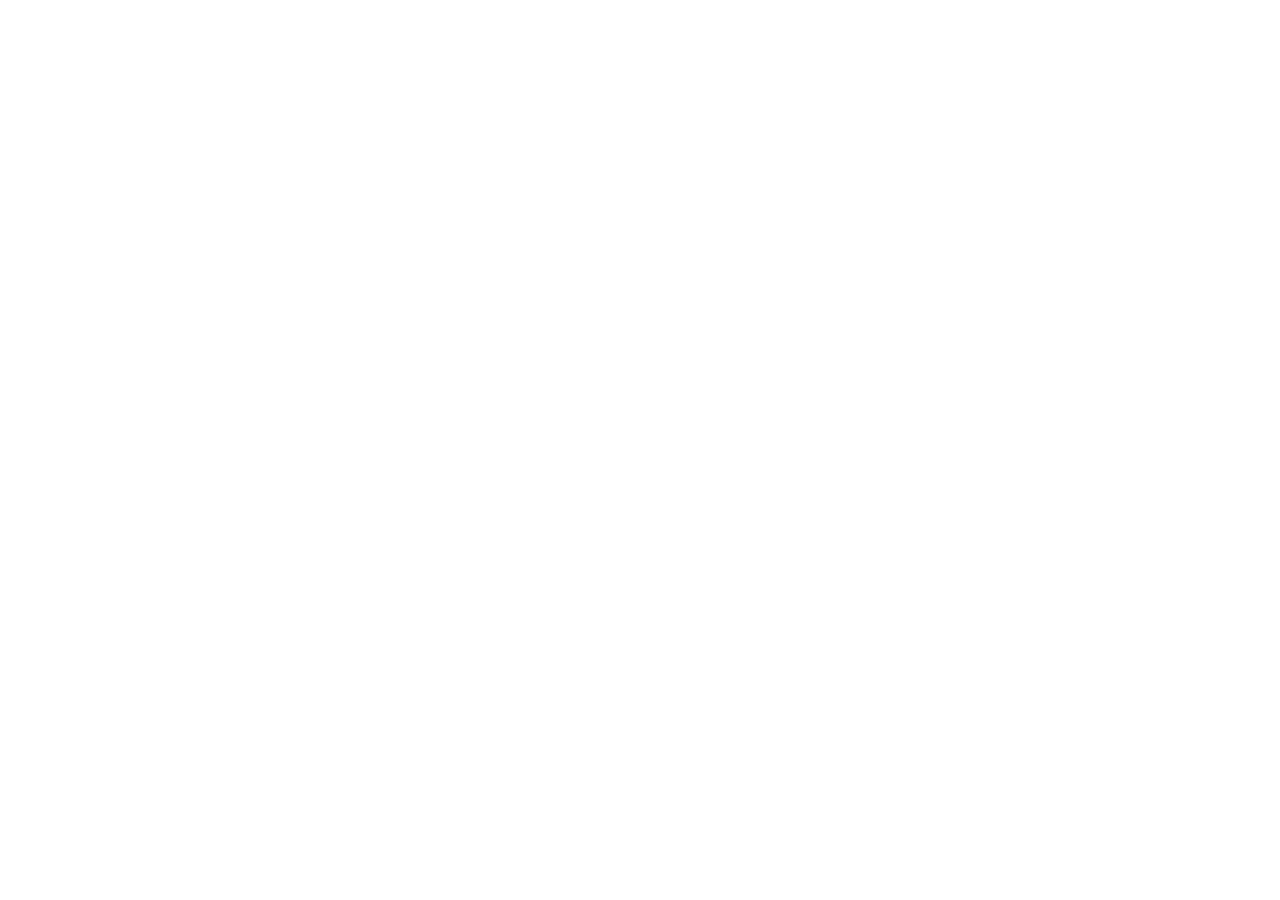
==== index.html @ 049158df "Update landing copy, reorder nav, and add About and Roadmap pages. Rewrite the hero and how-it-works" ====
<!DOCTYPE html>
<html><head>
<title>Coast Charging Co</title>
<link rel="icon" type="image/png" href="/assets/red-umbrella.png">
<meta charset="utf-8">
<meta name="viewport" content="width=device-width, initial-scale=1">
<script src="/assets/dc-runtime.js"></script>
<script>
  window.va = window.va || function () { (window.vaq = window.vaq || []).push(arguments); };
</script>
<script defer src="/_vercel/insights/script.js"></script>
</head>
<body>
<x-dc>
<helmet>
<title>Coast Charging Co</title>
<link rel="icon" type="image/png" href="/assets/red-umbrella.png">
<link rel="preconnect" href="https://fonts.googleapis.com">
<link rel="preconnect" href="https://fonts.gstatic.com">
<style>/* vietnamese */
@font-face {
  font-family: 'Bricolage Grotesque';
  font-style: normal;
  font-weight: 400;
  font-stretch: 100%;
  font-display: swap;
  src: url("[data-uri]") format('woff2');
  unicode-range: U+0102-0103, U+0110-0111, U+0128-0129, U+0168-0169, U+01A0-01A1, U+01AF-01B0, U+0300-0301, U+0303-0304, U+0308-0309, U+0323, U+0329, U+1EA0-1EF9, U+20AB;
}
/* latin-ext */
@font-face {
  font-family: 'Bricolage Grotesque';
  font-style: normal;
  font-weight: 400;
  font-stretch: 100%;
  font-display: swap;
  src: url("[data-uri]") format('woff2');
  unicode-range: U+0100-02BA, U+02BD-02C5, U+02C7-02CC, U+02CE-02D7, U+02DD-02FF, U+0304, U+0308, U+0329, U+1D00-1DBF, U+1E00-1E9F, U+1EF2-1EFF, U+2020, U+20A0-20AB, U+20AD-20C0, U+2113, U+2C60-2C7F, U+A720-A7FF;
}
/* latin */
@font-face {
  font-family: 'Bricolage Grotesque';
  font-style: normal;
  font-weight: 400;
  font-stretch: 100%;
  font-display: swap;
  src: url("[data-uri]") format('woff2');
  unicode-range: U+0000-00FF, U+0131, U+0152-0153, U+02BB-02BC, U+02C6, U+02DA, U+02DC, U+0304, U+0308, U+0329, U+2000-206F, U+20AC, U+2122, U+2191, U+2193, U+2212, U+2215, U+FEFF, U+FFFD;
}
/* vietnamese */
@font-face {
  font-family: 'Bricolage Grotesque';
  font-style: normal;
  font-weight: 500;
  font-stretch: 100%;
  font-display: swap;
  src: url("[data-uri]") format('woff2');
  unicode-range: U+0102-0103, U+0110-0111, U+0128-0129, U+0168-0169, U+01A0-01A1, U+01AF-01B0, U+0300-0301, U+0303-0304, U+0308-0309, U+0323, U+0329, U+1EA0-1EF9, U+20AB;
}
/* latin-ext */
@font-face {
  font-family: 'Bricolage Grotesque';
  font-style: normal;
  font-weight: 500;
  font-stretch: 100%;
  font-display: swap;
  src: url("[data-uri]") format('woff2');
  unicode-range: U+0100-02BA, U+02BD-02C5, U+02C7-02CC, U+02CE-02D7, U+02DD-02FF, U+0304, U+0308, U+0329, U+1D00-1DBF, U+1E00-1E9F, U+1EF2-1EFF, U+2020, U+20A0-20AB, U+20AD-20C0, U+2113, U+2C60-2C7F, U+A720-A7FF;
}
/* latin */
@font-face {
  font-family: 'Bricolage Grotesque';
  font-style: normal;
  font-weight: 500;
  font-stretch: 100%;
  font-display: swap;
  src: url("[data-uri]") format('woff2');
  unicode-range: U+0000-00FF, U+0131, U+0152-0153, U+02BB-02BC, U+02C6, U+02DA, U+02DC, U+0304, U+0308, U+0329, U+2000-206F, U+20AC, U+2122, U+2191, U+2193, U+2212, U+2215, U+FEFF, U+FFFD;
}
/* vietnamese */
@font-face {
  font-family: 'Bricolage Grotesque';
  font-style: normal;
  font-weight: 600;
  font-stretch: 100%;
  font-display: swap;
  src: url("[data-uri]") format('woff2');
  unicode-range: U+0102-0103, U+0110-0111, U+0128-0129, U+0168-0169, U+01A0-01A1, U+01AF-01B0, U+0300-0301, U+0303-0304, U+0308-0309, U+0323, U+0329, U+1EA0-1EF9, U+20AB;
}
/* latin-ext */
@font-face {
  font-family: 'Bricolage Grotesque';
  font-style: normal;
  font-weight: 600;
  font-stretch: 100%;
  font-display: swap;
  src: url("[data-uri]") format('woff2');
  unicode-range: U+0100-02BA, U+02BD-02C5, U+02C7-02CC, U+02CE-02D7, U+02DD-02FF, U+0304, U+0308, U+0329, U+1D00-1DBF, U+1E00-1E9F, U+1EF2-1EFF, U+2020, U+20A0-20AB, U+20AD-20C0, U+2113, U+2C60-2C7F, U+A720-A7FF;
}
/* latin */
@font-face {
  font-family: 'Bricolage Grotesque';
  font-style: normal;
  font-weight: 600;
  font-stretch: 100%;
  font-display: swap;
  src: url("[data-uri]") format('woff2');
  unicode-range: U+0000-00FF, U+0131, U+0152-0153, U+02BB-02BC, U+02C6, U+02DA, U+02DC, U+0304, U+0308, U+0329, U+2000-206F, U+20AC, U+2122, U+2191, U+2193, U+2212, U+2215, U+FEFF, U+FFFD;
}
/* vietnamese */
@font-face {
  font-family: 'Bricolage Grotesque';
  font-style: normal;
  font-weight: 700;
  font-stretch: 100%;
  font-display: swap;
  src: url("[data-uri]") format('woff2');
  unicode-range: U+0102-0103, U+0110-0111, U+0128-0129, U+0168-0169, U+01A0-01A1, U+01AF-01B0, U+0300-0301, U+0303-0304, U+0308-0309, U+0323, U+0329, U+1EA0-1EF9, U+20AB;
}
/* latin-ext */
@font-face {
  font-family: 'Bricolage Grotesque';
  font-style: normal;
  font-weight: 700;
  font-stretch: 100%;
  font-display: swap;
  src: url("[data-uri]") format('woff2');
  unicode-range: U+0100-02BA, U+02BD-02C5, U+02C7-02CC, U+02CE-02D7, U+02DD-02FF, U+0304, U+0308, U+0329, U+1D00-1DBF, U+1E00-1E9F, U+1EF2-1EFF, U+2020, U+20A0-20AB, U+20AD-20C0, U+2113, U+2C60-2C7F, U+A720-A7FF;
}
/* latin */
@font-face {
  font-family: 'Bricolage Grotesque';
  font-style: normal;
  font-weight: 700;
  font-stretch: 100%;
  font-display: swap;
  src: url("[data-uri]") format('woff2');
  unicode-range: U+0000-00FF, U+0131, U+0152-0153, U+02BB-02BC, U+02C6, U+02DA, U+02DC, U+0304, U+0308, U+0329, U+2000-206F, U+20AC, U+2122, U+2191, U+2193, U+2212, U+2215, U+FEFF, U+FFFD;
}
/* vietnamese */
@font-face {
  font-family: 'Bricolage Grotesque';
  font-style: normal;
  font-weight: 800;
  font-stretch: 100%;
  font-display: swap;
  src: url("[data-uri]") format('woff2');
  unicode-range: U+0102-0103, U+0110-0111, U+0128-0129, U+0168-0169, U+01A0-01A1, U+01AF-01B0, U+0300-0301, U+0303-0304, U+0308-0309, U+0323, U+0329, U+1EA0-1EF9, U+20AB;
}
/* latin-ext */
@font-face {
  font-family: 'Bricolage Grotesque';
  font-style: normal;
  font-weight: 800;
  font-stretch: 100%;
  font-display: swap;
  src: url("[data-uri]") format('woff2');
  unicode-range: U+0100-02BA, U+02BD-02C5, U+02C7-02CC, U+02CE-02D7, U+02DD-02FF, U+0304, U+0308, U+0329, U+1D00-1DBF, U+1E00-1E9F, U+1EF2-1EFF, U+2020, U+20A0-20AB, U+20AD-20C0, U+2113, U+2C60-2C7F, U+A720-A7FF;
}
/* latin */
@font-face {
  font-family: 'Bricolage Grotesque';
  font-style: normal;
  font-weight: 800;
  font-stretch: 100%;
  font-display: swap;
  src: url("[data-uri]") format('woff2');
  unicode-range: U+0000-00FF, U+0131, U+0152-0153, U+02BB-02BC, U+02C6, U+02DA, U+02DC, U+0304, U+0308, U+0329, U+2000-206F, U+20AC, U+2122, U+2191, U+2193, U+2212, U+2215, U+FEFF, U+FFFD;
}
/* latin-ext */
@font-face {
  font-family: 'Figtree';
  font-style: normal;
  font-weight: 400;
  font-display: swap;
  src: url("[data-uri]") format('woff2');
  unicode-range: U+0100-02BA, U+02BD-02C5, U+02C7-02CC, U+02CE-02D7, U+02DD-02FF, U+0304, U+0308, U+0329, U+1D00-1DBF, U+1E00-1E9F, U+1EF2-1EFF, U+2020, U+20A0-20AB, U+20AD-20C0, U+2113, U+2C60-2C7F, U+A720-A7FF;
}
/* latin */
@font-face {
  font-family: 'Figtree';
  font-style: normal;
  font-weight: 400;
  font-display: swap;
  src: url("2a67df99-848b-41a2-88a7-1cbea81c4d23") format('woff2');
  unicode-range: U+0000-00FF, U+0131, U+0152-0153, U+02BB-02BC, U+02C6, U+02DA, U+02DC, U+0304, U+0308, U+0329, U+2000-206F, U+20AC, U+2122, U+2191, U+2193, U+2212, U+2215, U+FEFF, U+FFFD;
}
/* latin-ext */
@font-face {
  font-family: 'Figtree';
  font-style: normal;
  font-weight: 500;
  font-display: swap;
  src: url("[data-uri]") format('woff2');
  unicode-range: U+0100-02BA, U+02BD-02C5, U+02C7-02CC, U+02CE-02D7, U+02DD-02FF, U+0304, U+0308, U+0329, U+1D00-1DBF, U+1E00-1E9F, U+1EF2-1EFF, U+2020, U+20A0-20AB, U+20AD-20C0, U+2113, U+2C60-2C7F, U+A720-A7FF;
}
/* latin */
@font-face {
  font-family: 'Figtree';
  font-style: normal;
  font-weight: 500;
  font-display: swap;
  src: url("2a67df99-848b-41a2-88a7-1cbea81c4d23") format('woff2');
  unicode-range: U+0000-00FF, U+0131, U+0152-0153, U+02BB-02BC, U+02C6, U+02DA, U+02DC, U+0304, U+0308, U+0329, U+2000-206F, U+20AC, U+2122, U+2191, U+2193, U+2212, U+2215, U+FEFF, U+FFFD;
}
/* latin-ext */
@font-face {
  font-family: 'Figtree';
  font-style: normal;
  font-weight: 600;
  font-display: swap;
  src: url("[data-uri]") format('woff2');
  unicode-range: U+0100-02BA, U+02BD-02C5, U+02C7-02CC, U+02CE-02D7, U+02DD-02FF, U+0304, U+0308, U+0329, U+1D00-1DBF, U+1E00-1E9F, U+1EF2-1EFF, U+2020, U+20A0-20AB, U+20AD-20C0, U+2113, U+2C60-2C7F, U+A720-A7FF;
}
/* latin */
@font-face {
  font-family: 'Figtree';
  font-style: normal;
  font-weight: 600;
  font-display: swap;
  src: url("2a67df99-848b-41a2-88a7-1cbea81c4d23") format('woff2');
  unicode-range: U+0000-00FF, U+0131, U+0152-0153, U+02BB-02BC, U+02C6, U+02DA, U+02DC, U+0304, U+0308, U+0329, U+2000-206F, U+20AC, U+2122, U+2191, U+2193, U+2212, U+2215, U+FEFF, U+FFFD;
}
/* latin-ext */
@font-face {
  font-family: 'Figtree';
  font-style: normal;
  font-weight: 700;
  font-display: swap;
  src: url("[data-uri]") format('woff2');
  unicode-range: U+0100-02BA, U+02BD-02C5, U+02C7-02CC, U+02CE-02D7, U+02DD-02FF, U+0304, U+0308, U+0329, U+1D00-1DBF, U+1E00-1E9F, U+1EF2-1EFF, U+2020, U+20A0-20AB, U+20AD-20C0, U+2113, U+2C60-2C7F, U+A720-A7FF;
}
/* latin */
@font-face {
  font-family: 'Figtree';
  font-style: normal;
  font-weight: 700;
  font-display: swap;
  src: url("2a67df99-848b-41a2-88a7-1cbea81c4d23") format('woff2');
  unicode-range: U+0000-00FF, U+0131, U+0152-0153, U+02BB-02BC, U+02C6, U+02DA, U+02DC, U+0304, U+0308, U+0329, U+2000-206F, U+20AC, U+2122, U+2191, U+2193, U+2212, U+2215, U+FEFF, U+FFFD;
}
</style>
<style>
  * { box-sizing: border-box; }
  html { scroll-behavior: smooth; }
  body { margin: 0; }
  ::selection { background: #F0B429; color: #1B2A22; }
  @keyframes coastBob { 0%,100% { transform: translateY(0); } 50% { transform: translateY(-10px); } }
  @keyframes coastDrift { 0% { transform: translateX(0); } 100% { transform: translateX(24px); } }
  .site-nav { flex-wrap: wrap; }
  .site-nav-logo { min-width: 0; flex-shrink: 1; }
  .site-nav-logo-text { white-space: nowrap; }
  @media (max-width: 640px) {
    .site-nav {
      row-gap: 10px;
      padding-top: 12px !important;
      padding-bottom: 12px !important;
    }
    .site-nav-logo svg { width: 28px; height: 28px; }
    .site-nav-logo-text { font-size: 16px !important; }
    .site-nav-actions {
      flex: 1 1 100%;
      justify-content: flex-end;
      gap: 10px !important;
    }
    .site-nav-link,
    .site-nav-host { font-size: 13px !important; }
    .site-nav-cta {
      font-size: 13px !important;
      padding: 8px 14px !important;
      white-space: nowrap;
    }
  }
</style>
<style>
  .ml-form-embedContainer { width: 100% !important; margin: 0 !important; }
  .ml-form-embedContainer .ml-form-embedWrapper { width: 100% !important; max-width: 100% !important; background: transparent !important; }
  .ml-form-embedContainer .ml-form-embedBody,
  .ml-form-embedContainer .ml-form-successBody { padding: 0 !important; }
  .ml-form-embedContainer .ml-form-embedContent h4,
  .ml-form-embedContainer .ml-form-embedContent p { display: none !important; }
  .ml-form-embedContainer .ml-form-fieldRow input {
    font-family: inherit !important;
    font-size: 16px !important;
    padding: 15px 18px !important;
    border-radius: 14px !important;
    border: 1.5px solid #C9B78E !important;
    background: #FFFDF6 !important;
    color: #1B2A22 !important;
  }
  #host .ml-form-embedContainer .ml-form-fieldRow input {
    border-color: #7FB6C8 !important;
  }
  .ml-form-embedContainer .ml-form-embedSubmit button.primary {
    font-family: inherit !important;
    font-weight: 700 !important;
    font-size: 16px !important;
    padding: 15px 28px !important;
    border-radius: 14px !important;
    border: none !important;
    cursor: pointer !important;
  }
  #mlb2-43550367 .ml-form-embedSubmit button.primary {
    font-size: 14px !important;
    padding: 10px 20px !important;
    border-radius: 12px !important;
    color: #FFF8EE !important;
    background: #D9534A !important;
    box-shadow: 0 6px 16px rgba(217,83,74,0.28) !important;
  }
  #mlb2-43550367 .ml-form-embedSubmit {
    margin-top: 14px !important;
  }
  #mlb2-43550887 .ml-form-embedSubmit button.primary {
    color: #FFFDF6 !important;
    background: #0C6486 !important;
    box-shadow: 0 8px 20px rgba(12,100,134,0.3) !important;
  }
  .ml-form-formContent { margin: 0 !important; }
  .ml-form-embedSubmit { margin: 0 !important; }
</style>
</helmet>

<div style="font-family: 'Figtree', system-ui, sans-serif; color: #1B2A22; position: relative; background: radial-gradient(900px 460px at 78% 60px, rgba(252,229,138,0.5) 0%, rgba(252,229,138,0) 60%), linear-gradient(180deg, #8FCFE8 0%, #AEDDEE 16%, #D8DBC0 40%, #EBDDBB 52%, #E4D0A4 100%); overflow-x: hidden;">

  <!-- ===================== MARGIN UMBRELLAS (decor) ===================== -->
  <div aria-hidden="true" style="position: absolute; inset: 0; z-index: 1; pointer-events: none;">
    <img src="[data-uri]" alt="" style="position: absolute; top: 23%; left: 8px; transform: rotate(-6deg); width: 50px; height: auto;">
    <img src="[data-uri]" alt="" style="position: absolute; top: 29%; right: 10px; transform: rotate(6deg); width: 46px; height: auto;">
    <img src="[data-uri]" alt="" style="position: absolute; top: 41%; left: 12px; transform: rotate(-4deg); width: 52px; height: auto;">
    <img src="[data-uri]" alt="" style="position: absolute; top: 62%; right: 8px; transform: rotate(8deg); width: 46px; height: auto;">
    <img src="[data-uri]" alt="" style="position: absolute; top: 68%; left: 10px; transform: rotate(-8deg); width: 50px; height: auto;">
    <img src="[data-uri]" alt="" style="position: absolute; top: 84%; left: 8px; transform: rotate(-6deg); width: 52px; height: auto;">
    <img src="[data-uri]" alt="" style="position: absolute; top: 88%; right: 10px; transform: rotate(6deg); width: 46px; height: auto;">
  </div>

  <!-- ===================== FIXED BIRD LAYER (stays at top of screen) ===================== -->
  <div id="coast-birds" aria-hidden="true" style="position: fixed; top: 0; left: 0; right: 0; height: 96px; z-index: 100; pointer-events: none; overflow: hidden; opacity: 0; transition: opacity 0.55s ease;">
    <svg style="position: absolute; top: 12px; left: 20%; width: 58px; filter: drop-shadow(0 1px 2px rgba(255,255,255,0.55)); animation: coastDrift 8s ease-in-out infinite alternate;" viewBox="0 0 80 34" fill="none" stroke="#0C6486" stroke-width="2.4" stroke-linecap="round"><path d="M4 16 Q11 8 18 16 Q25 8 32 16"></path><path d="M40 24 Q46 17 52 24 Q58 17 64 24"></path></svg>
    <svg style="position: absolute; top: 40px; left: 32%; width: 44px; filter: drop-shadow(0 1px 2px rgba(255,255,255,0.55)); animation: coastDrift 11s ease-in-out infinite alternate; animation-delay: -3s;" viewBox="0 0 80 34" fill="none" stroke="#0C6486" stroke-width="2.6" stroke-linecap="round"><path d="M4 16 Q11 8 18 16 Q25 8 32 16"></path><path d="M40 24 Q46 17 52 24 Q58 17 64 24"></path></svg>
    <svg style="position: absolute; top: 16px; left: 44%; width: 52px; filter: drop-shadow(0 1px 2px rgba(255,255,255,0.55)); animation: coastDrift 9s ease-in-out infinite alternate; animation-delay: -1.5s;" viewBox="0 0 80 34" fill="none" stroke="#0C6486" stroke-width="2.4" stroke-linecap="round"><path d="M4 16 Q11 8 18 16 Q25 8 32 16"></path><path d="M40 24 Q46 17 52 24 Q58 17 64 24"></path></svg>
    <svg style="position: absolute; top: 42px; left: 55%; width: 40px; filter: drop-shadow(0 1px 2px rgba(255,255,255,0.55)); animation: coastDrift 7s ease-in-out infinite alternate; animation-delay: -4s;" viewBox="0 0 80 34" fill="none" stroke="#0C6486" stroke-width="2.8" stroke-linecap="round"><path d="M4 16 Q11 8 18 16 Q25 8 32 16"></path><path d="M40 24 Q46 17 52 24 Q58 17 64 24"></path></svg>
    <svg style="position: absolute; top: 14px; left: 63%; width: 50px; filter: drop-shadow(0 1px 2px rgba(255,255,255,0.55)); animation: coastDrift 10s ease-in-out infinite alternate; animation-delay: -2.5s;" viewBox="0 0 80 34" fill="none" stroke="#0C6486" stroke-width="2.4" stroke-linecap="round"><path d="M4 16 Q11 8 18 16 Q25 8 32 16"></path><path d="M40 24 Q46 17 52 24 Q58 17 64 24"></path></svg>
  </div>

  <!-- ===================== NAV ===================== -->
  <nav class="site-nav" data-screen-label="Nav" style="position: sticky; top: 0; z-index: 50; display: flex; align-items: center; justify-content: space-between; gap: 16px; padding: 16px clamp(20px, 5vw, 64px); background: rgba(174,221,238,0.82); backdrop-filter: blur(10px); border-bottom: 1px solid rgba(12,100,134,0.12);">
    <a class="site-nav-logo" href="/" style="display: flex; align-items: center; gap: 11px; text-decoration: none; color: #1B2A22;">
      <svg width="34" height="34" viewBox="0 0 40 40" fill="none" aria-hidden="true"><circle cx="20" cy="20" r="8.5" fill="#F0B429"></circle><g stroke="#E0913F" stroke-width="2.4" stroke-linecap="round"><line x1="20" y1="3" x2="20" y2="8"></line><line x1="20" y1="32" x2="20" y2="37"></line><line x1="3" y1="20" x2="8" y2="20"></line><line x1="32" y1="20" x2="37" y2="20"></line><line x1="8" y1="8" x2="11.5" y2="11.5"></line><line x1="28.5" y1="28.5" x2="32" y2="32"></line><line x1="8" y1="32" x2="11.5" y2="28.5"></line><line x1="28.5" y1="11.5" x2="32" y2="8"></line></g></svg>
      <span class="site-nav-logo-text" style="font-family: 'Bricolage Grotesque', sans-serif; font-weight: 700; font-size: 19px; letter-spacing: -0.01em;">Coast&nbsp;Charging&nbsp;Co</span>
    </a>
    <div class="site-nav-actions" style="display: flex; align-items: center; gap: clamp(14px, 2vw, 30px);">
      <a class="site-nav-link" href="/about" style="text-decoration: none; color: #3A4740; font-weight: 500; font-size: 15px;">About us</a>
      <a class="site-nav-link" href="/roadmap" style="text-decoration: none; color: #3A4740; font-weight: 500; font-size: 15px;">Roadmap</a>
      <a class="site-nav-cta" href="#signup" style="text-decoration: none; background: #D9534A; color: #FFF8EE; font-weight: 600; font-size: 15px; padding: 10px 20px; border-radius: 999px; box-shadow: 0 6px 16px rgba(217,83,74,0.3);">Get updates</a>
      <a class="site-nav-host" href="#host" style="text-decoration: none; color: #3A4740; font-weight: 500; font-size: 15px;">Host a Coast Charger</a>
    </div>
  </nav>

  <!-- ===================== HERO ===================== -->
  <header id="top" data-screen-label="Hero" style="position: relative; overflow: hidden; padding: clamp(48px, 8vw, 96px) clamp(20px, 5vw, 64px) clamp(64px, 9vw, 116px);">
    <!-- sun -->
    <div style="position: absolute; top: 46px; right: clamp(40px, 12vw, 200px); width: 120px; height: 120px; border-radius: 50%; background: radial-gradient(circle at 42% 40%, #FCE58A, #F0B429); box-shadow: 0 0 60px 10px rgba(240,180,41,0.4); animation: coastBob 7s ease-in-out infinite; pointer-events: none;"></div>
    <!-- birds -->
    <svg style="position: absolute; top: 60px; left: 16%; animation: coastDrift 6s ease-in-out infinite alternate; pointer-events: none;" width="80" height="34" viewBox="0 0 80 34" fill="none" stroke="#0C6486" stroke-width="2" stroke-linecap="round" aria-hidden="true"><path d="M4 16 Q11 8 18 16 Q25 8 32 16"></path><path d="M40 24 Q46 17 52 24 Q58 17 64 24"></path></svg>
    <!-- palm silhouette -->
    <svg style="position: absolute; bottom: -6px; left: -14px; width: clamp(150px, 20vw, 240px); color: #0C6486; opacity: 0.16; pointer-events: none;" viewBox="0 0 120 160" fill="currentColor" aria-hidden="true"><path d="M58 158 C 54 120, 60 90, 64 60 L72 60 C 74 92, 66 126, 66 158 Z"></path><path d="M64 58 C 40 38, 18 36, 4 46 C 22 40, 44 46, 63 60 Z"></path><path d="M64 58 C 58 26, 64 10, 74 2 C 68 22, 70 40, 68 60 Z"></path><path d="M66 58 C 92 34, 112 36, 118 50 C 98 40, 78 46, 66 60 Z"></path><path d="M63 60 C 40 58, 20 66, 10 80 C 30 64, 48 62, 62 62 Z"></path><path d="M67 60 C 90 58, 106 66, 114 82 C 96 66, 78 62, 66 62 Z"></path><circle cx="65" cy="58" r="5"></circle></svg>

    <div style="max-width: 1200px; margin: 0 auto; display: grid; grid-template-columns: repeat(auto-fit, minmax(320px, 1fr)); gap: clamp(32px, 5vw, 64px); align-items: center; position: relative; z-index: 2;">
      <div>
        <h1 style="font-family: 'Bricolage Grotesque', sans-serif; font-weight: 800; font-size: clamp(36px, 5.2vw, 64px); line-height: 1.02; letter-spacing: -0.03em; margin: 0 0 16px;">
          Charge your bike while you're out and about.
        </h1>
        <p style="font-size: clamp(18px, 1.8vw, 22px); line-height: 1.5; color: #3A4740; margin: 0 0 14px; max-width: 28em;">
          Don't be limited by charging at home. Feel free to explore more and worry less about range by charging at a Coast Charger.
        </p>
        <p style="font-size: clamp(16px, 1.5vw, 18px); line-height: 1.5; color: #47554A; margin: 0 0 28px; max-width: 28em;">
          We're building a network of e-bike charging stations across San Diego so you can enjoy riding more and stop worrying about range.
        </p>
        <div id="signup" style="max-width: 480px;">
          <p style="font-size: 14px; line-height: 1.45; color: #47554A; margin: 0 0 10px; max-width: 28em;">Get notified when a Coast Charger opens near you</p>
          <div id="user-interest-signup">
<div id="mlb2-43550367" class="ml-form-embedContainer ml-subscribe-form ml-subscribe-form-43550367">
      <div class="ml-form-align-center ">
        <div class="ml-form-embedWrapper embedForm">

          
          

          <div class="ml-form-embedBody ml-form-embedBodyDefault row-form">

            <div class="ml-form-embedContent" style=" ">
              
                <h4>Newsletter</h4>
                
                  <p>Signup for news and special offers!</p>
                
              
            </div>

            <form class="ml-block-form" action="https://assets.mailerlite.com/jsonp/2499203/forms/192498125420627649/subscribe" data-code="" method="post" target="_blank">
              <div class="ml-form-formContent">
                

                  
                  <div class="ml-form-fieldRow ml-last-item">
                    <div class="ml-field-group ml-field-email ml-validate-email ml-validate-required">

                      


                      <!-- input -->
                      <input aria-label="email" aria-required="true" type="email" class="form-control" data-inputmask="" name="fields[email]" placeholder="Email" autocomplete="email">
                      <!-- /input -->

                      <!-- textarea -->
                      
                      <!-- /textarea -->

                      <!-- select -->
                      
                      <!-- /select -->

                      <!-- checkboxes -->
            
            <!-- /checkboxes -->

                      <!-- radio -->
                      
                      <!-- /radio -->

                      <!-- countries -->
                      
                      <!-- /countries -->





                    </div>
                  </div>
                
              </div>

              

              <!-- Privacy policy -->
              
              <!-- /Privacy policy -->

              

              

              






              
              <input type="hidden" name="ml-submit" value="1">

              <div class="ml-form-embedSubmit">
                
                  <button type="submit" class="primary">Subscribe</button>
                
                <button disabled="disabled" style="display: none;" type="button" class="loading">
                  <div class="ml-form-embedSubmitLoad"></div>
                  <span class="sr-only">Loading...</span>
                </button>
              </div>

              
              <input type="hidden" name="anticsrf" value="true">
            </form>
          </div>

          <div class="ml-form-successBody row-success" style="display: none">

            <div class="ml-form-successContent">
              
                <h4>Thank you!</h4>
                
                  <p>You have successfully joined our subscriber list.</p>
                
              
            </div>

          </div>
        </div>
      </div>
    </div>
          </div>
          <p style="font-family: 'Bricolage Grotesque', sans-serif; font-weight: 700; font-size: 16px; color: #1587AE; margin: 12px 0 0;">Coast farther!</p>
        </div>
      </div>
      <div style="position: relative;">
        <div style="position: relative; aspect-ratio: 4/3.4; border-radius: 26px; overflow: hidden; background: #C5E4EF; border: 1px solid rgba(27,42,34,0.12); box-shadow: 0 34px 64px -30px rgba(60,50,20,0.55);">
          <img src="/assets/media/hero.jpg" alt="E-bike on a coastal path at sunset" style="position: absolute; inset: 0; width: 100%; height: 100%; object-fit: cover;">
          <div style="position: absolute; inset: 0; background: linear-gradient(180deg, rgba(21,135,174,0.18), rgba(190,230,241,0.12) 68%, transparent);"></div>
        </div>
      </div>
    </div>
  </header>

  <!-- ===================== HOW IT WORKS (consolidated) ===================== -->
  <section id="how" data-screen-label="How it works" style="padding: clamp(56px, 8vw, 100px) clamp(20px, 5vw, 64px);">
    <div style="max-width: 1000px; margin: 0 auto; text-align: center;">
      <h2 style="font-family: 'Bricolage Grotesque', sans-serif; font-weight: 800; font-size: clamp(30px, 4vw, 48px); letter-spacing: -0.02em; margin: 0 0 16px; text-wrap: balance;">It's easy and safe to charge!</h2>
      <p style="color: #47554A; font-size: clamp(16px, 1.6vw, 19px); line-height: 1.55; max-width: 36em; margin: 0 auto clamp(44px, 6vw, 64px);">No charger for you to carry. Just ride up to a Coast Charger and top up in three simple steps:</p>

      <div style="display: grid; grid-template-columns: repeat(auto-fit, minmax(220px, 1fr)); gap: clamp(28px, 4vw, 44px);">

        <!-- 1: select model (bicycle) -->
        <div style="display: flex; flex-direction: column; align-items: center;">
          <div style="position: relative; width: 88px; height: 88px; border-radius: 50%; background: #FFFFFF; display: flex; align-items: center; justify-content: center; margin-bottom: 20px; box-shadow: 0 12px 26px -14px rgba(20,32,26,0.35);">
            <img src="/assets/bicycle_red.svg" alt="" width="42" height="42">
            <span style="position: absolute; top: -6px; right: -6px; width: 30px; height: 30px; border-radius: 50%; background: #D9534A; color: #fff; font-family: 'Bricolage Grotesque', sans-serif; font-weight: 700; font-size: 16px; display: flex; align-items: center; justify-content: center;">1</span>
          </div>
          <h3 style="font-family: 'Bricolage Grotesque', sans-serif; font-weight: 700; font-size: 21px; margin: 0 0 8px;">Plug in your bike</h3>
        </div>

        <!-- 2: plug in (charging cable + bolt) -->
        <div style="display: flex; flex-direction: column; align-items: center;">
          <div style="position: relative; width: 88px; height: 88px; border-radius: 50%; background: #FFFFFF; display: flex; align-items: center; justify-content: center; margin-bottom: 20px; box-shadow: 0 12px 26px -14px rgba(20,32,26,0.35);">
            <svg width="42" height="42" viewBox="0 0 40 40" fill="none" stroke="#1587AE" stroke-width="2.4" stroke-linecap="round" stroke-linejoin="round" aria-hidden="true"><path d="M15 5v5"></path><path d="M25 5v5"></path><path d="M12 10h16v4a8 8 0 0 1 -16 0z" fill="#CDEAF2"></path><path d="M20 22v3"></path><path d="M20 25c0 6 10 5 11 11"></path><path d="M21.5 11.5l-3 4.5h3l-2 4" stroke="#1587AE" stroke-width="2.2"></path></svg>
            <span style="position: absolute; top: -6px; right: -6px; width: 30px; height: 30px; border-radius: 50%; background: #1587AE; color: #fff; font-family: 'Bricolage Grotesque', sans-serif; font-weight: 700; font-size: 16px; display: flex; align-items: center; justify-content: center;">2</span>
          </div>
          <h3 style="font-family: 'Bricolage Grotesque', sans-serif; font-weight: 700; font-size: 21px; margin: 0 0 8px;">Turn on the charging with a switch</h3>
        </div>

        <!-- 3: walk away (full battery, green) -->
        <div style="display: flex; flex-direction: column; align-items: center;">
          <div style="position: relative; width: 88px; height: 88px; border-radius: 50%; background: #FFFFFF; display: flex; align-items: center; justify-content: center; margin-bottom: 20px; box-shadow: 0 12px 26px -14px rgba(20,32,26,0.35);">
            <svg width="42" height="42" viewBox="0 0 40 40" fill="none" stroke="#2F8F55" stroke-width="2.4" stroke-linecap="round" stroke-linejoin="round" aria-hidden="true"><rect x="6" y="13" width="25" height="15" rx="3.5"></rect><rect x="9.5" y="16.5" width="18" height="8" rx="1.5" fill="#2F8F55" stroke="none"></rect><rect x="32.5" y="17.5" width="3.5" height="6" rx="1.5" fill="#2F8F55" stroke="none"></rect></svg>
            <span style="position: absolute; top: -6px; right: -6px; width: 30px; height: 30px; border-radius: 50%; background: #2F8F55; color: #fff; font-family: 'Bricolage Grotesque', sans-serif; font-weight: 700; font-size: 16px; display: flex; align-items: center; justify-content: center;">3</span>
          </div>
          <h3 style="font-family: 'Bricolage Grotesque', sans-serif; font-weight: 700; font-size: 21px; margin: 0 0 8px;">Enjoy your time and come back to a full battery!</h3>
        </div>

      </div>

      <div style="display: flex; align-items: center; justify-content: center; gap: 12px; margin-top: clamp(44px, 6vw, 64px); padding-top: clamp(28px, 4vw, 40px); border-top: 1px solid rgba(27,42,34,0.16);">
        <svg width="30" height="30" viewBox="0 0 32 32" fill="none" stroke="#D9534A" stroke-width="2.2" stroke-linecap="round" stroke-linejoin="round" aria-hidden="true"><circle cx="9" cy="23" r="5"></circle><circle cx="23" cy="23" r="5"></circle><path d="M9 23l5-11h6M14 12l4 11M20 12h4"></path></svg>
        <p style="font-family: 'Bricolage Grotesque', sans-serif; font-weight: 700; font-size: clamp(18px, 2.1vw, 26px); letter-spacing: -0.01em; color: #1587AE; margin: 0; text-wrap: balance;">Everyone enjoys biking more than driving. Let's keep it that way.</p>
      </div>
    </div>
  </section>

  <!-- ===================== COMMUNITY BAND ===================== -->
  <section data-screen-label="Community" style="position: relative; padding: clamp(20px, 4vw, 40px) clamp(20px, 5vw, 64px) clamp(56px, 7vw, 80px);">
    <div style="max-width: 1200px; margin: 0 auto; position: relative; border-radius: 28px; overflow: hidden; min-height: clamp(360px, 46vw, 520px); display: flex; align-items: flex-end; background: #1A2E24;">
      <video data-loop-fade src="/assets/media/community.mp4" poster="/assets/media/community-poster.jpg" autoplay muted loop playsinline preload="auto" aria-label="Friends riding e-bikes together along the coast" style="position: absolute; inset: 0; width: 100%; height: 100%; object-fit: cover; object-position: center; opacity: 1;"></video>
      <div style="position: absolute; inset: 0; background: linear-gradient(180deg, rgba(21,135,174,0.22) 0%, transparent 40%, rgba(20,32,26,0.62) 100%);"></div>
      <!-- birds -->
      <svg style="position: absolute; top: 8%; left: 12%;" width="90" height="40" viewBox="0 0 90 40" fill="none" stroke="#FBF6EC" stroke-width="2.4" stroke-linecap="round" aria-hidden="true"><path d="M4 20 Q13 10 22 20 Q31 10 40 20"></path><path d="M46 30 Q54 22 62 30 Q70 22 78 30"></path></svg>
      <!-- palm silhouettes -->
      <svg style="position: absolute; bottom: 0; right: 4%; width: clamp(130px, 16vw, 200px); color: #16221B; opacity: 0.32; pointer-events: none;" viewBox="0 0 120 160" fill="currentColor" aria-hidden="true"><path d="M58 158 C 54 120, 60 90, 64 60 L72 60 C 74 92, 66 126, 66 158 Z"></path><path d="M64 58 C 40 38, 18 36, 4 46 C 22 40, 44 46, 63 60 Z"></path><path d="M64 58 C 58 26, 64 10, 74 2 C 68 22, 70 40, 68 60 Z"></path><path d="M66 58 C 92 34, 112 36, 118 50 C 98 40, 78 46, 66 60 Z"></path><path d="M63 60 C 40 58, 20 66, 10 80 C 30 64, 48 62, 62 62 Z"></path><path d="M67 60 C 90 58, 106 66, 114 82 C 96 66, 78 62, 66 62 Z"></path><circle cx="65" cy="58" r="5"></circle></svg>
      <div style="position: relative; padding: clamp(28px, 4vw, 48px); max-width: 640px; z-index: 1;">
        <h2 style="font-family: 'Bricolage Grotesque', sans-serif; font-weight: 800; font-size: clamp(28px, 4vw, 48px); line-height: 1.05; letter-spacing: -0.02em; color: #FFFDF8; margin: 0 0 14px; text-shadow: 0 2px 20px rgba(0,0,0,0.3);">Better rides are better together.</h2>
        <p style="font-size: clamp(16px, 1.6vw, 19px); line-height: 1.55; color: #F4F0E6; margin: 0; text-shadow: 0 2px 16px rgba(0,0,0,0.35); max-width: 34em;">Coast Charging is built for your community. We encourage everyone to take a bike ride with friends and worry less. Spontaneity is born when you aren't constrained. Be with your friends and have fun!</p>
      </div>
    </div>
  </section>

  <!-- ===================== HOST A STATION ===================== -->
  <section id="host" data-screen-label="Host" style="position: relative; overflow: hidden; padding: clamp(56px, 8vw, 96px) clamp(20px, 5vw, 64px); background: linear-gradient(180deg, #BEE6F1 0%, #A6DAEC 100%);">
    <div style="max-width: 900px; margin: 0 auto; text-align: center; position: relative; z-index: 2;">
      <img src="/assets/red-umbrella.png" alt="" width="128" height="128" style="margin-bottom: 20px; object-fit: contain;" aria-hidden="true">
      <h2 style="font-family: 'Bricolage Grotesque', sans-serif; font-weight: 800; font-size: clamp(28px, 3.6vw, 44px); letter-spacing: -0.02em; color: #14322F; margin: 0 0 14px;">Become a Coast Charger Host.</h2>
      <p style="font-size: clamp(16px, 1.6vw, 19px); line-height: 1.55; color: #204A56; max-width: 36em; margin: 0 auto 30px;">This form is for businesses, not rider updates. Let us know you're interested in hosting a charger at your business by signing up here:</p>
      <div id="host-interest-signup" style="max-width: 520px; margin: 0 auto;">
<div id="mlb2-43550887" class="ml-form-embedContainer ml-subscribe-form ml-subscribe-form-43550887">
      <div class="ml-form-align-center ">
        <div class="ml-form-embedWrapper embedForm">

          
          

          <div class="ml-form-embedBody ml-form-embedBodyDefault row-form">

            <div class="ml-form-embedContent" style=" ">
              
                <h4>Newsletter</h4>
                
                  <p>Signup for news and special offers!</p>
                
              
            </div>

            <form class="ml-block-form" action="https://assets.mailerlite.com/jsonp/2499203/forms/192499038443013895/subscribe" data-code="" method="post" target="_blank">
              <div class="ml-form-formContent">
                

                  
                  <div class="ml-form-fieldRow ml-last-item">
                    <div class="ml-field-group ml-field-email ml-validate-email ml-validate-required">

                      


                      <!-- input -->
                      <input aria-label="email" aria-required="true" type="email" class="form-control" data-inputmask="" name="fields[email]" placeholder="Email" autocomplete="email">
                      <!-- /input -->

                      <!-- textarea -->
                      
                      <!-- /textarea -->

                      <!-- select -->
                      
                      <!-- /select -->

                      <!-- checkboxes -->
            
            <!-- /checkboxes -->

                      <!-- radio -->
                      
                      <!-- /radio -->

                      <!-- countries -->
                      
                      <!-- /countries -->





                    </div>
                  </div>
                
              </div>

              

              <!-- Privacy policy -->
              
              <!-- /Privacy policy -->

              

              

              






              
              <input type="hidden" name="ml-submit" value="1">

              <div class="ml-form-embedSubmit">
                
                  <button type="submit" class="primary">Subscribe</button>
                
                <button disabled="disabled" style="display: none;" type="button" class="loading">
                  <div class="ml-form-embedSubmitLoad"></div>
                  <span class="sr-only">Loading...</span>
                </button>
              </div>

              
              <input type="hidden" name="anticsrf" value="true">
            </form>
          </div>

          <div class="ml-form-successBody row-success" style="display: none">

            <div class="ml-form-successContent">
              
                <h4>Thank you!</h4>
                
                  <p>You have successfully joined our subscriber list.</p>
                
              
            </div>

          </div>
        </div>
      </div>
    </div>
      </div>
    </div>
  </section>

  <!-- ===================== FOOTER ===================== -->
  <footer data-screen-label="Footer" style="position: relative; overflow: hidden; background: #16302B; color: #CDD6CF; padding: clamp(52px, 7vw, 80px) clamp(20px, 5vw, 64px) 40px;">
    <svg style="position: absolute; bottom: -10px; right: 2%; width: clamp(140px, 16vw, 210px); color: #0C6486; opacity: 0.24; pointer-events: none;" viewBox="0 0 120 160" fill="currentColor" aria-hidden="true"><path d="M58 158 C 54 120, 60 90, 64 60 L72 60 C 74 92, 66 126, 66 158 Z"></path><path d="M64 58 C 40 38, 18 36, 4 46 C 22 40, 44 46, 63 60 Z"></path><path d="M64 58 C 58 26, 64 10, 74 2 C 68 22, 70 40, 68 60 Z"></path><path d="M66 58 C 92 34, 112 36, 118 50 C 98 40, 78 46, 66 60 Z"></path><path d="M63 60 C 40 58, 20 66, 10 80 C 30 64, 48 62, 62 62 Z"></path><path d="M67 60 C 90 58, 106 66, 114 82 C 96 66, 78 62, 66 62 Z"></path><circle cx="65" cy="58" r="5"></circle></svg>
    <div style="max-width: 1100px; margin: 0 auto; position: relative; z-index: 2;">
      <div style="display: grid; grid-template-columns: repeat(auto-fit, minmax(280px, 1fr)); gap: 40px; align-items: start; padding-bottom: 44px; border-bottom: 1px solid rgba(255,255,255,0.12);">
        <div style="max-width: 460px;">
          <h2 style="font-family: 'Bricolage Grotesque', sans-serif; font-weight: 800; font-size: clamp(24px, 3vw, 34px); letter-spacing: -0.02em; color: #FFFDF8; margin: 0 0 10px;">Powered by the Coast.</h2>
          <p style="color: #A7B4AC; font-size: 16px; line-height: 1.55; margin: 0;">Simple charging solutions.</p>
        </div>
        <div style="display: flex; gap: clamp(40px, 6vw, 80px); flex-wrap: wrap;">
          <div>
            <div style="font-weight: 700; color: #FFFDF8; font-size: 14px; letter-spacing: 0.04em; text-transform: uppercase; margin-bottom: 14px;">Explore</div>
            <div style="display: flex; flex-direction: column; gap: 11px;">
              <a href="#how" style="color: #A7B4AC; text-decoration: none; font-size: 15px;">How it works</a>
              <a href="/about" style="color: #A7B4AC; text-decoration: none; font-size: 15px;">About us</a>
              <a href="/roadmap" style="color: #A7B4AC; text-decoration: none; font-size: 15px;">Roadmap</a>
              <a href="#host" style="color: #A7B4AC; text-decoration: none; font-size: 15px;">Host a Coast Charger</a>
            </div>
          </div>
          <div>
            <div style="font-weight: 700; color: #FFFDF8; font-size: 14px; letter-spacing: 0.04em; text-transform: uppercase; margin-bottom: 14px;">Say hi</div>
            <div style="display: flex; flex-direction: column; gap: 11px;">
              <a href="mailto:hello@coastchargingco.com" style="color: #A7B4AC; text-decoration: none; font-size: 15px;">hello@coastchargingco.com</a>
              <div style="display: flex; gap: 10px; margin-top: 4px;">
                <span style="width: 34px; height: 34px; border-radius: 50%; background: rgba(255,255,255,0.1); display: flex; align-items: center; justify-content: center; font-size: 12px; color: #8A968E;">IG</span>
                <span style="width: 34px; height: 34px; border-radius: 50%; background: rgba(255,255,255,0.1); display: flex; align-items: center; justify-content: center; font-size: 12px; color: #8A968E;">X</span>
                <span style="width: 34px; height: 34px; border-radius: 50%; background: rgba(255,255,255,0.1); display: flex; align-items: center; justify-content: center; font-size: 12px; color: #8A968E;">in</span>
              </div>
            </div>
          </div>
        </div>
      </div>
      <div style="display: flex; align-items: center; justify-content: space-between; flex-wrap: wrap; gap: 14px; padding-top: 24px;">
        <div style="display: flex; align-items: center; gap: 10px;">
          <svg width="26" height="26" viewBox="0 0 40 40" fill="none" aria-hidden="true"><circle cx="20" cy="20" r="8.5" fill="#F0B429"></circle><g stroke="#E0913F" stroke-width="2.4" stroke-linecap="round"><line x1="20" y1="3" x2="20" y2="8"></line><line x1="20" y1="32" x2="20" y2="37"></line><line x1="3" y1="20" x2="8" y2="20"></line><line x1="32" y1="20" x2="37" y2="20"></line><line x1="8" y1="8" x2="11.5" y2="11.5"></line><line x1="28.5" y1="28.5" x2="32" y2="32"></line><line x1="8" y1="32" x2="11.5" y2="28.5"></line><line x1="28.5" y1="11.5" x2="32" y2="8"></line></g></svg>
          <span style="font-family: 'Bricolage Grotesque', sans-serif; font-weight: 700; color: #FFFDF8;">Coast Charging Co</span>
        </div>
        <span style="color: #7E8B83; font-size: 14px;">coastchargingco.com · © 2026</span>
      </div>
    </div>
  </footer>

  

</div>
</x-dc>
<script type="text/x-dc" data-dc-script="">
class Component extends DCLogic {
  state = { hero: false, foot: false, host: false };

  constructor(props) {
    super(props);
    this.heroRef = React.createRef();
    this.footRef = React.createRef();
    this.hostRef = React.createRef();
  }

  componentDidMount() {
    this._onScroll = () => {
      const el = document.getElementById('coast-birds');
      if (el) el.style.opacity = window.scrollY > 40 ? '1' : '0';
    };
    window.addEventListener('scroll', this._onScroll, { passive: true });
    this._onScroll();
  }

  componentWillUnmount() {
    window.removeEventListener('scroll', this._onScroll);
  }

  submit(key, e) {
    e.preventDefault();
    this.setState({ [key]: true });
  }

  renderVals() {
    return {
      heroRef: this.heroRef,
      footRef: this.footRef,
      hostRef: this.hostRef,
      heroDone: this.state.hero,
      heroOpen: !this.state.hero,
      footDone: this.state.foot,
      footOpen: !this.state.foot,
      hostDone: this.state.host,
      hostOpen: !this.state.host,
      onHeroSubmit: (e) => this.submit('hero', e),
      onFootSubmit: (e) => this.submit('foot', e),
      onHostSubmit: (e) => this.submit('host', e),
    };
  }
}
</script>



<script src="/assets/media-loop.js"></script>
<script src="/assets/mailerlite.js"></script>
<script src="https://groot.mailerlite.com/js/w/webforms.min.js?v83147fa8ce2d95cb73ece7f28b469519" type="text/javascript"></script>

</body></html>
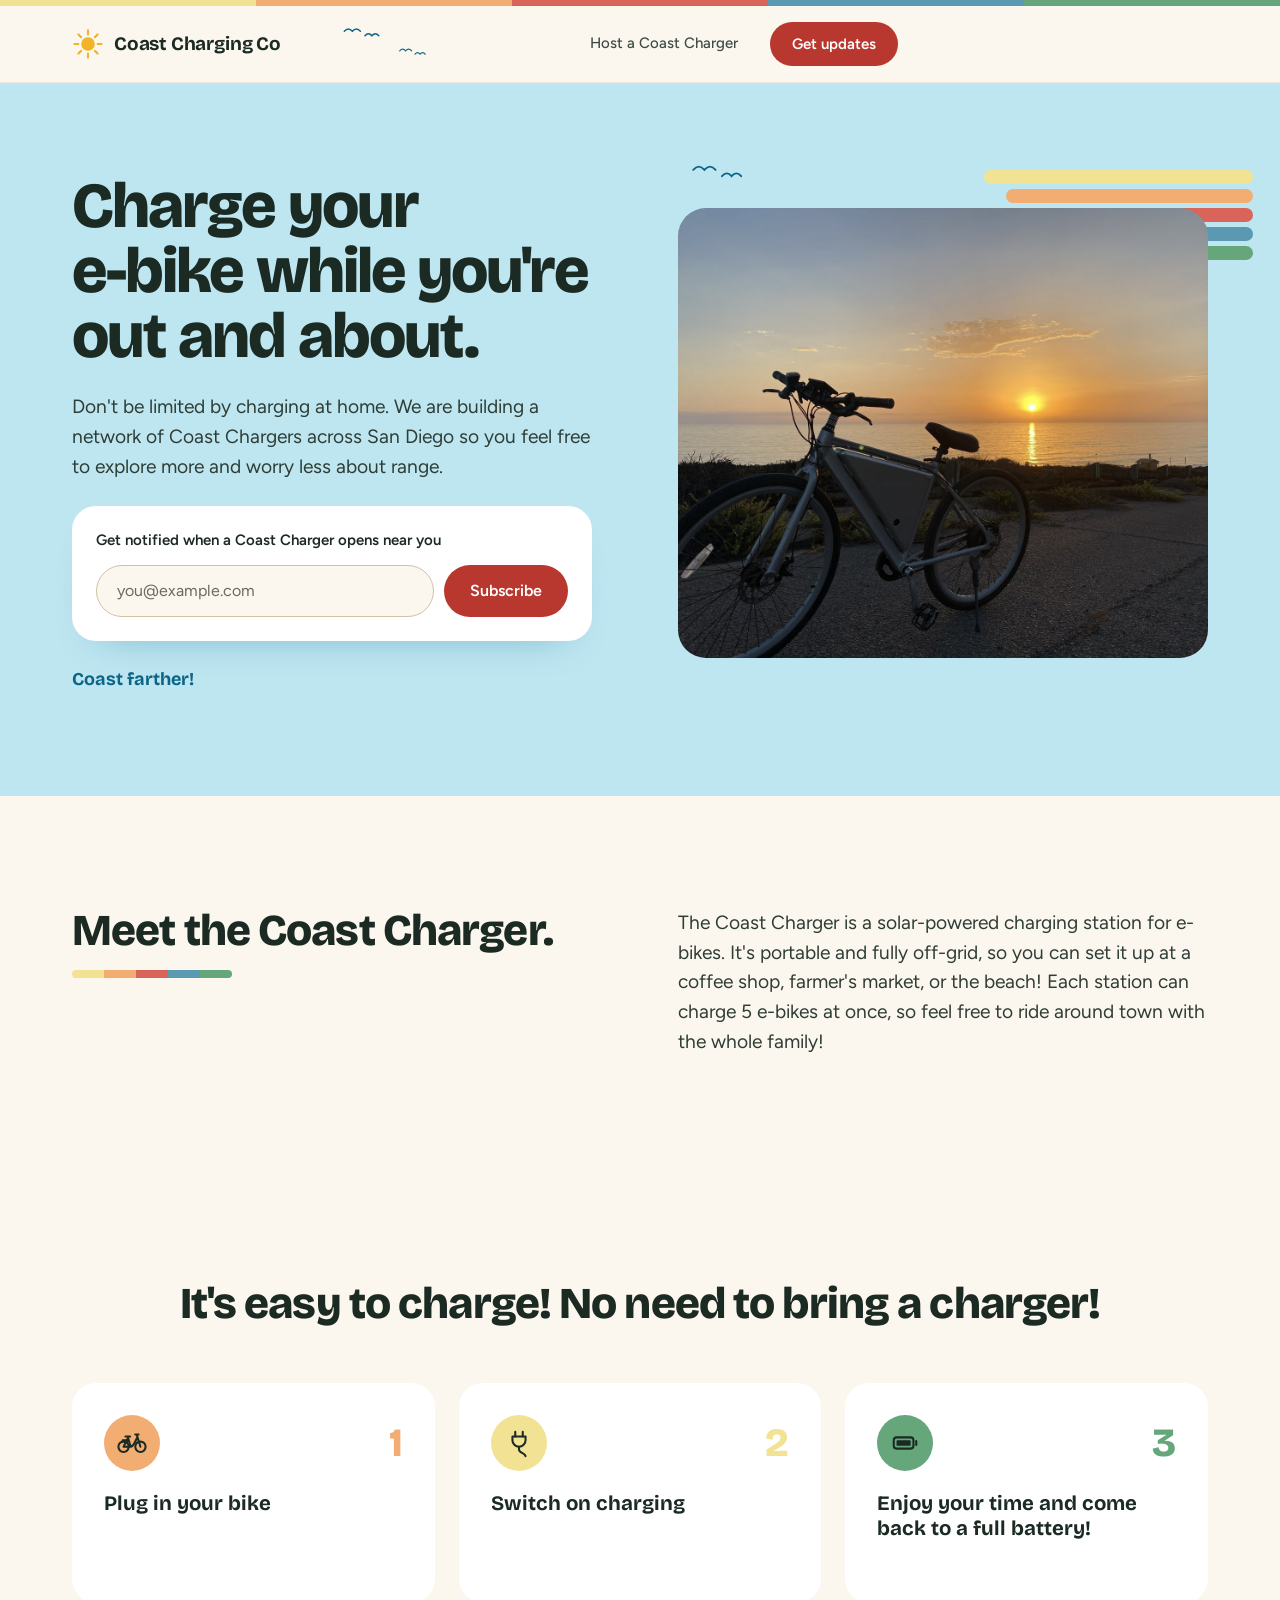
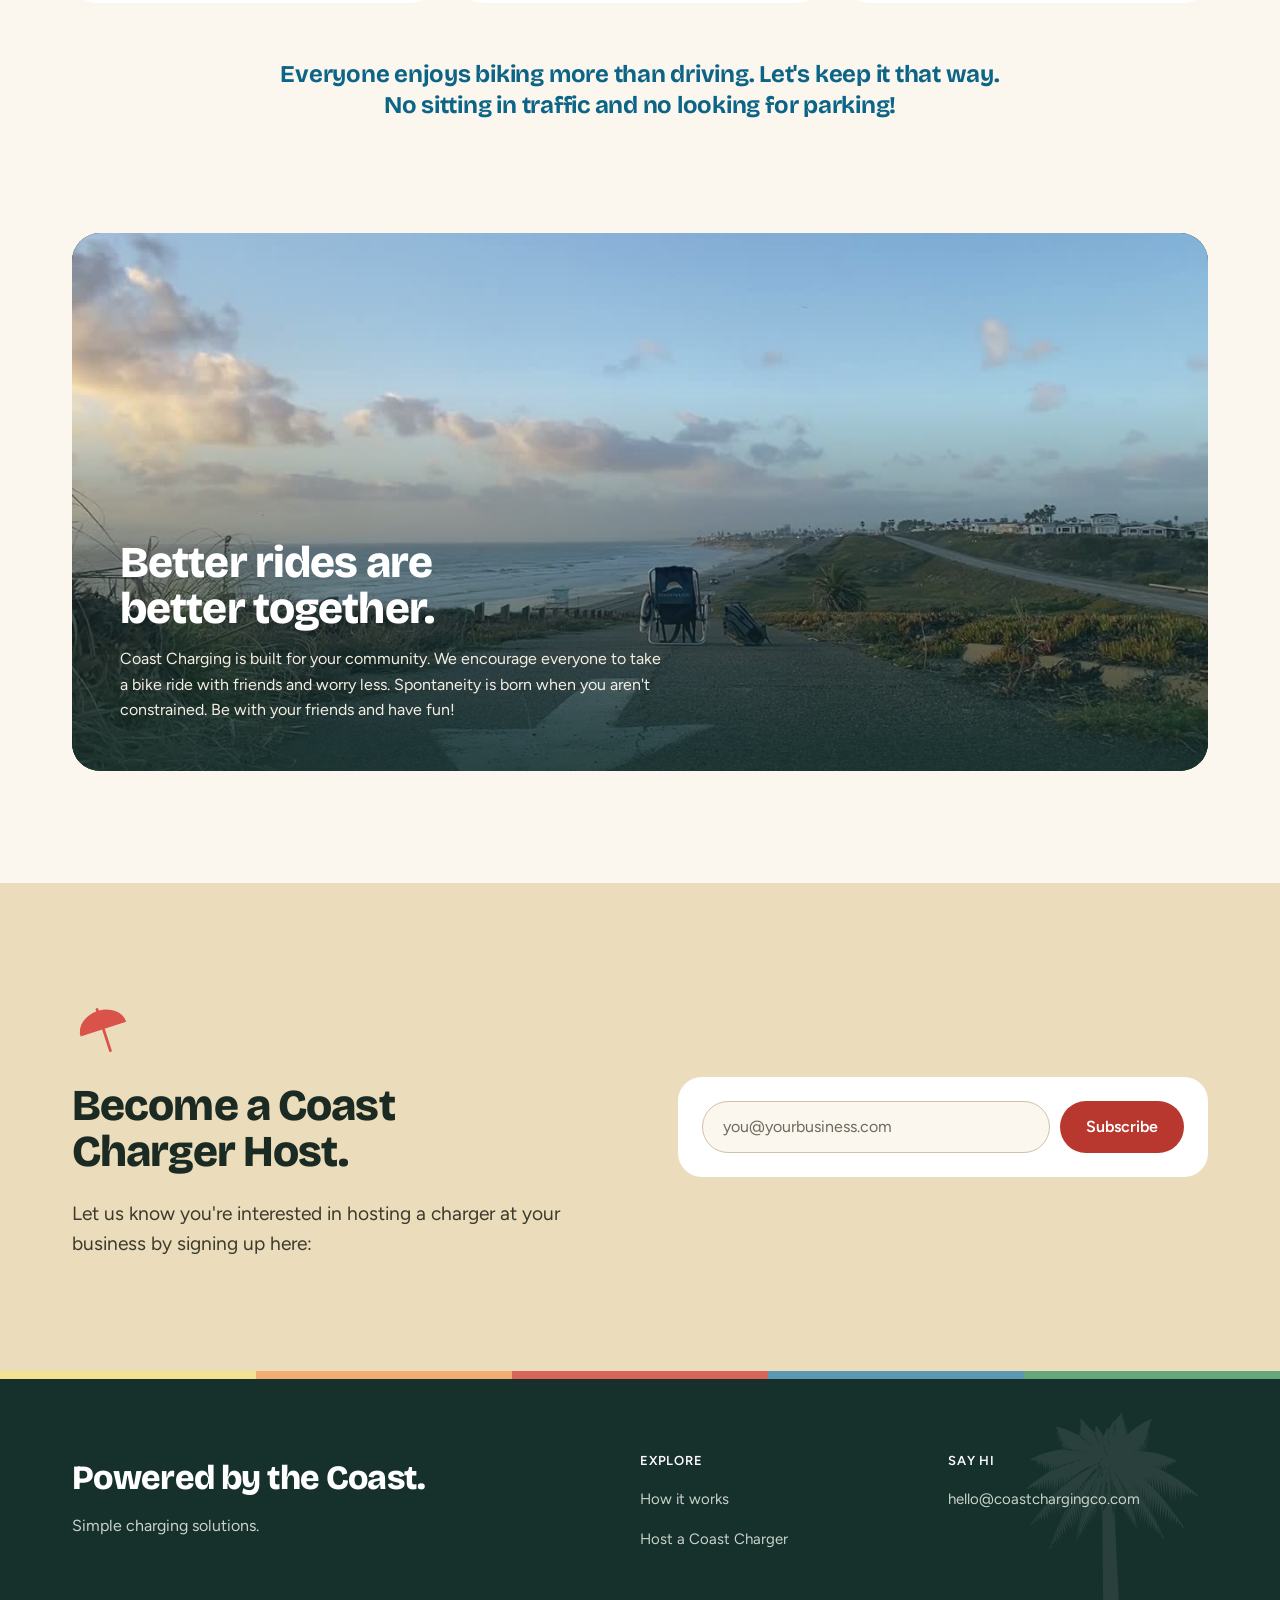
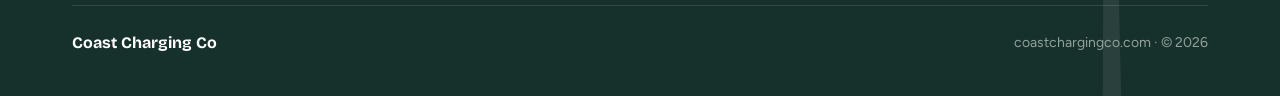
==== commit 40008e90: "Redesign home page as plain HTML/CSS with sunset accents - Replace the React runtime page with stati" ====
--- a/index.html
+++ b/index.html
@@ -1,791 +1,260 @@
 <!DOCTYPE html>
-<html><head>
-<title>Coast Charging Co</title>
-<link rel="icon" type="image/png" href="/assets/red-umbrella.png">
-<meta charset="utf-8">
-<meta name="viewport" content="width=device-width, initial-scale=1">
-<script src="/assets/dc-runtime.js"></script>
-<script>
-  window.va = window.va || function () { (window.vaq = window.vaq || []).push(arguments); };
-</script>
-<script defer src="/_vercel/insights/script.js"></script>
+<html lang="en">
+<head>
+  <meta charset="utf-8">
+  <meta name="viewport" content="width=device-width, initial-scale=1">
+  <title>Coast Charging Co · Charge your e-bike while you're out and about</title>
+  <!-- FOUNDER REVIEW: meta/social description is new copy. -->
+  <meta name="description" content="Coast Charging Co is building the Coast Charger, a founder-built, solar-powered e-bike charging station in North County San Diego.">
+  <link rel="canonical" href="https://coastchargingco.com/">
+  <meta property="og:type" content="website">
+  <meta property="og:site_name" content="Coast Charging Co">
+  <meta property="og:title" content="Coast Charging Co · Charge your e-bike while you're out and about">
+  <meta property="og:description" content="Coast Charging Co is building the Coast Charger, a founder-built, solar-powered e-bike charging station in North County San Diego.">
+  <meta property="og:url" content="https://coastchargingco.com/">
+  <meta property="og:image" content="https://coastchargingco.com/assets/media/hero.jpg">
+  <meta property="og:image:width" content="1400">
+  <meta property="og:image:height" content="1050">
+  <meta name="twitter:card" content="summary_large_image">
+  <meta name="theme-color" content="#BEE6F1">
+  <link rel="icon" type="image/png" href="/assets/red-umbrella.png">
+
+  <link rel="preconnect" href="https://fonts.googleapis.com">
+  <link rel="preconnect" href="https://fonts.gstatic.com" crossorigin>
+  <link href="https://fonts.googleapis.com/css2?family=Bricolage+Grotesque:opsz,wght@12..96,700;12..96,800&family=Figtree:wght@400;500;600&display=swap" rel="stylesheet">
+  <link rel="preload" as="image" href="/assets/media/hero.jpg">
+  <link rel="stylesheet" href="/assets/css/site.css">
+
+  <script>window.va = window.va || function () { (window.vaq = window.vaq || []).push(arguments); };</script>
+  <script defer src="/_vercel/insights/script.js"></script>
 </head>
 <body>
-<x-dc>
-<helmet>
-<title>Coast Charging Co</title>
-<link rel="icon" type="image/png" href="/assets/red-umbrella.png">
-<link rel="preconnect" href="https://fonts.googleapis.com">
-<link rel="preconnect" href="https://fonts.gstatic.com">
-<style>/* vietnamese */
-@font-face {
-  font-family: 'Bricolage Grotesque';
-  font-style: normal;
-  font-weight: 400;
-  font-stretch: 100%;
-  font-display: swap;
-  src: url("[data-uri]") format('woff2');
-  unicode-range: U+0102-0103, U+0110-0111, U+0128-0129, U+0168-0169, U+01A0-01A1, U+01AF-01B0, U+0300-0301, U+0303-0304, U+0308-0309, U+0323, U+0329, U+1EA0-1EF9, U+20AB;
-}
-/* latin-ext */
-@font-face {
-  font-family: 'Bricolage Grotesque';
-  font-style: normal;
-  font-weight: 400;
-  font-stretch: 100%;
-  font-display: swap;
-  src: url("[data-uri]") format('woff2');
-  unicode-range: U+0100-02BA, U+02BD-02C5, U+02C7-02CC, U+02CE-02D7, U+02DD-02FF, U+0304, U+0308, U+0329, U+1D00-1DBF, U+1E00-1E9F, U+1EF2-1EFF, U+2020, U+20A0-20AB, U+20AD-20C0, U+2113, U+2C60-2C7F, U+A720-A7FF;
-}
-/* latin */
-@font-face {
-  font-family: 'Bricolage Grotesque';
-  font-style: normal;
-  font-weight: 400;
-  font-stretch: 100%;
-  font-display: swap;
-  src: url("[data-uri]") format('woff2');
-  unicode-range: U+0000-00FF, U+0131, U+0152-0153, U+02BB-02BC, U+02C6, U+02DA, U+02DC, U+0304, U+0308, U+0329, U+2000-206F, U+20AC, U+2122, U+2191, U+2193, U+2212, U+2215, U+FEFF, U+FFFD;
-}
-/* vietnamese */
-@font-face {
-  font-family: 'Bricolage Grotesque';
-  font-style: normal;
-  font-weight: 500;
-  font-stretch: 100%;
-  font-display: swap;
-  src: url("[data-uri]") format('woff2');
-  unicode-range: U+0102-0103, U+0110-0111, U+0128-0129, U+0168-0169, U+01A0-01A1, U+01AF-01B0, U+0300-0301, U+0303-0304, U+0308-0309, U+0323, U+0329, U+1EA0-1EF9, U+20AB;
-}
-/* latin-ext */
-@font-face {
-  font-family: 'Bricolage Grotesque';
-  font-style: normal;
-  font-weight: 500;
-  font-stretch: 100%;
-  font-display: swap;
-  src: url("[data-uri]") format('woff2');
-  unicode-range: U+0100-02BA, U+02BD-02C5, U+02C7-02CC, U+02CE-02D7, U+02DD-02FF, U+0304, U+0308, U+0329, U+1D00-1DBF, U+1E00-1E9F, U+1EF2-1EFF, U+2020, U+20A0-20AB, U+20AD-20C0, U+2113, U+2C60-2C7F, U+A720-A7FF;
-}
-/* latin */
-@font-face {
-  font-family: 'Bricolage Grotesque';
-  font-style: normal;
-  font-weight: 500;
-  font-stretch: 100%;
-  font-display: swap;
-  src: url("[data-uri]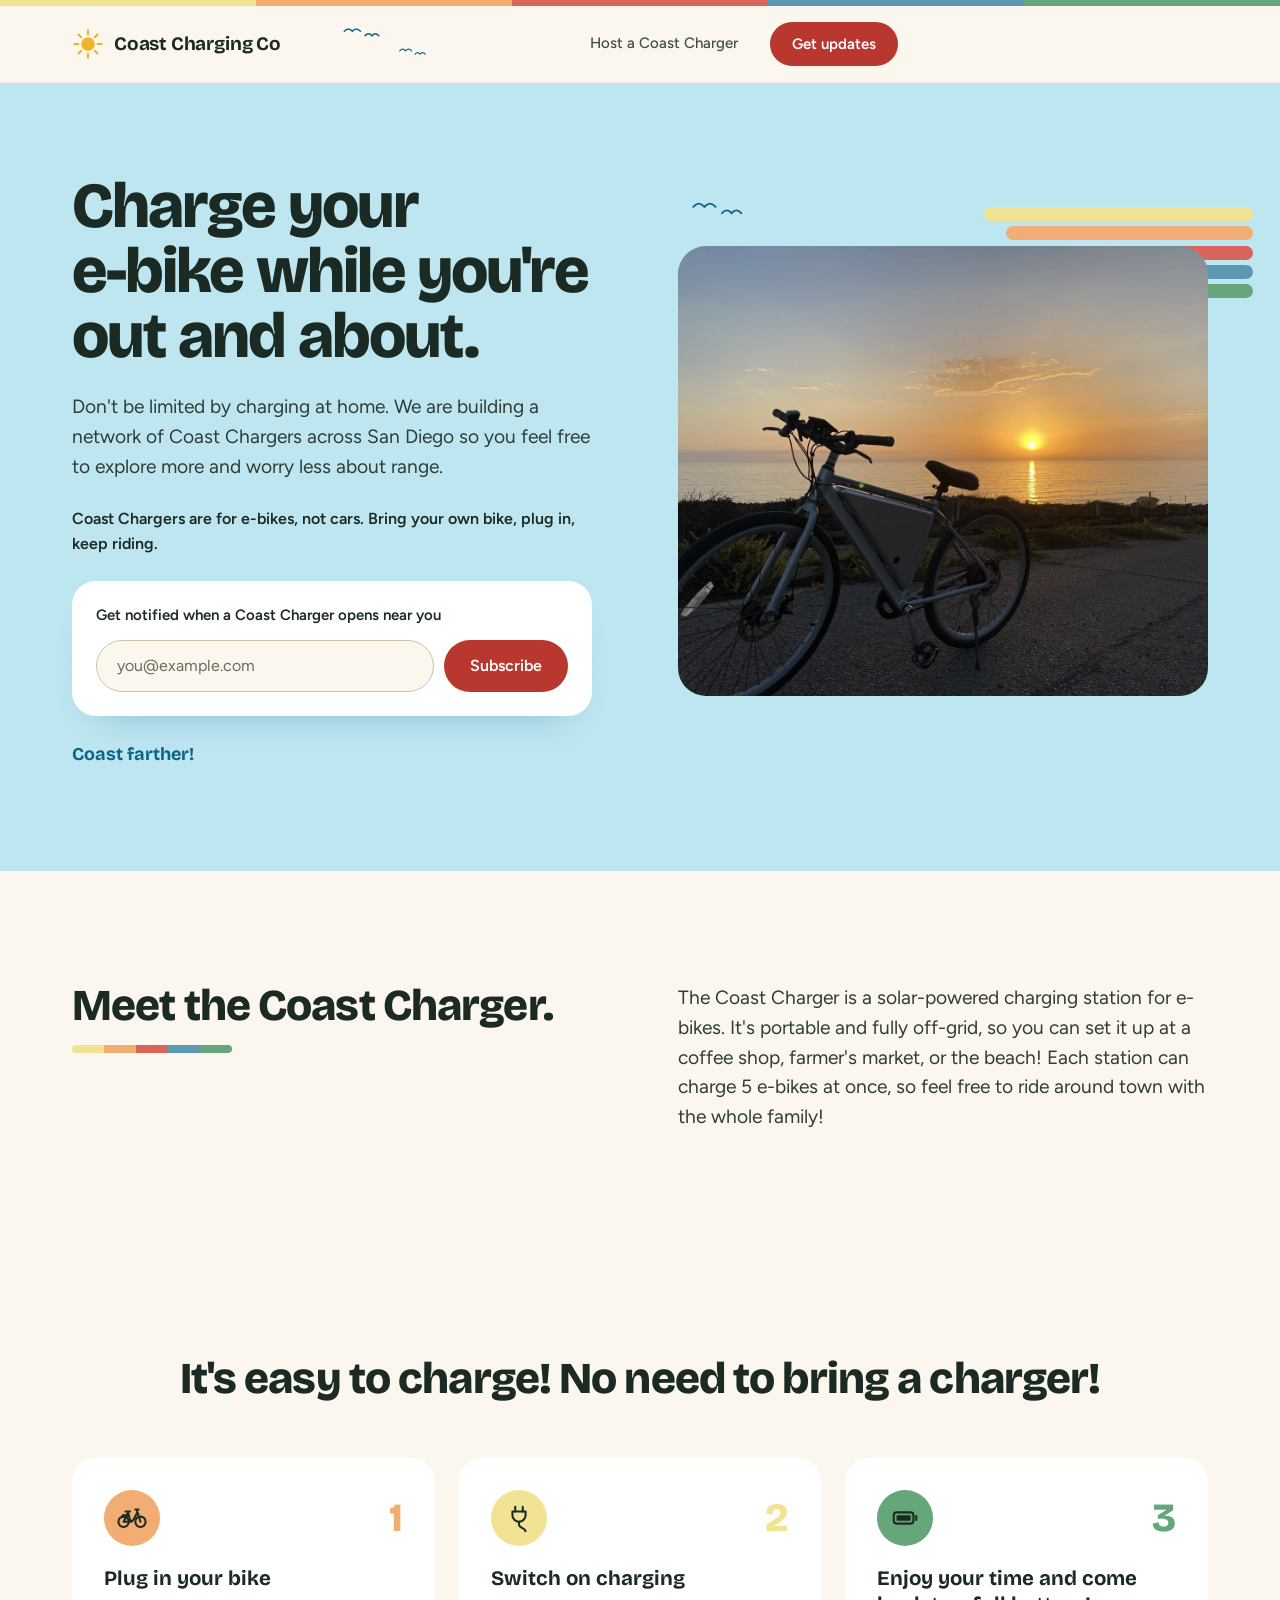
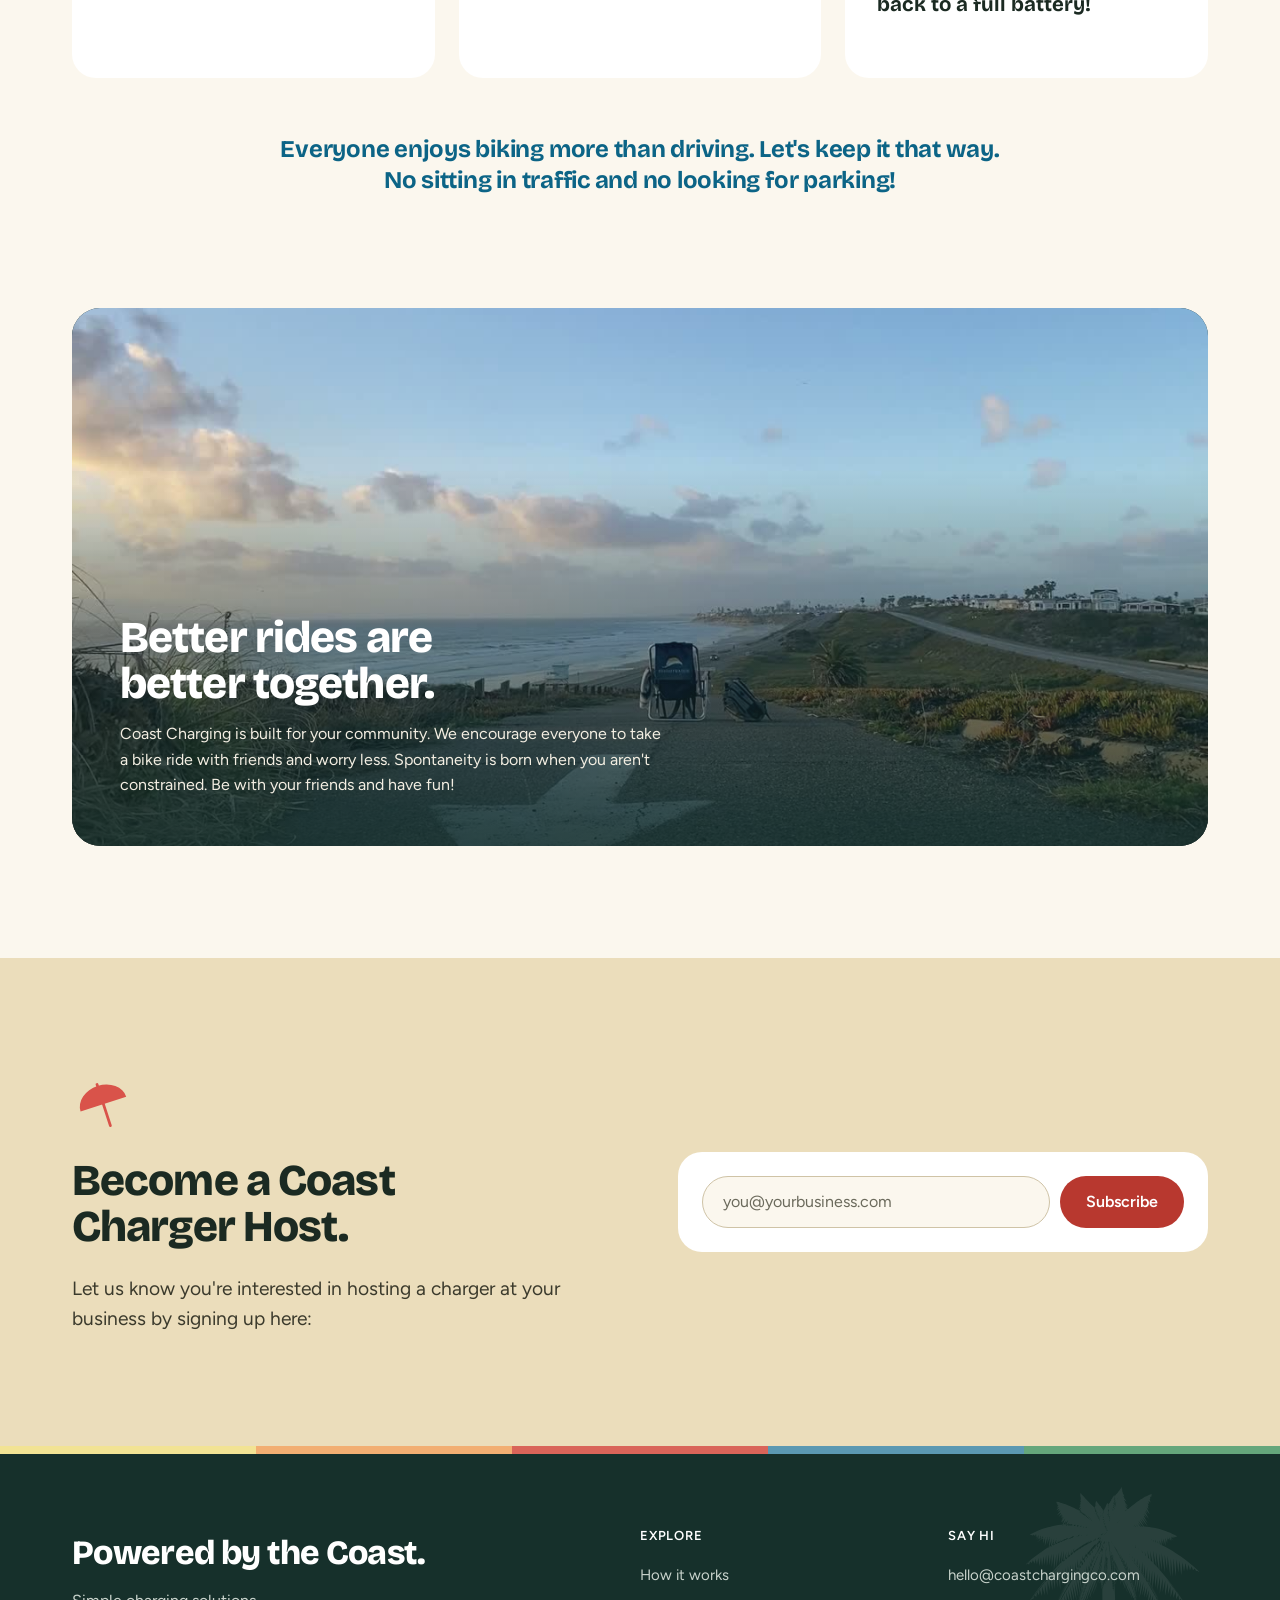
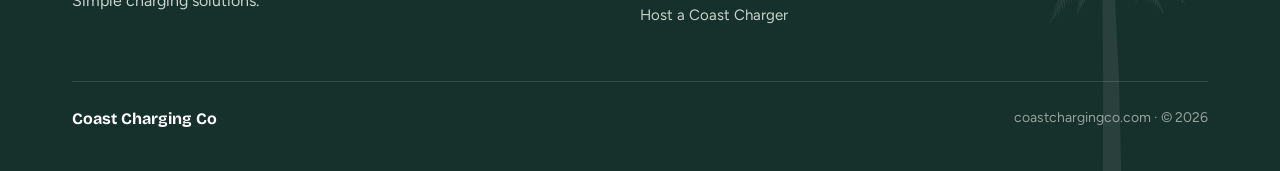
==== commit 9912a4e5: "Improve search listing: favicon, site name, description, sitemap - Add favicon (ICO, SVG, 48px PNG) " ====
--- a/index.html
+++ b/index.html
@@ -3,21 +3,41 @@
 <head>
   <meta charset="utf-8">
   <meta name="viewport" content="width=device-width, initial-scale=1">
-  <title>Coast Charging Co · Charge your e-bike while you're out and about</title>
-  <!-- FOUNDER REVIEW: meta/social description is new copy. -->
-  <meta name="description" content="Coast Charging Co is building the Coast Charger, a founder-built, solar-powered e-bike charging station in North County San Diego.">
+  <title>Coast Charging Co | Solar E-Bike Charging, North County San Diego</title>
+  <meta name="description" content="Solar-powered, off-grid charging stations for the e-bike you already own. Launching along the 101 in Encinitas, Cardiff, Solana Beach, Del Mar and Carlsbad.">
   <link rel="canonical" href="https://coastchargingco.com/">
   <meta property="og:type" content="website">
   <meta property="og:site_name" content="Coast Charging Co">
-  <meta property="og:title" content="Coast Charging Co · Charge your e-bike while you're out and about">
-  <meta property="og:description" content="Coast Charging Co is building the Coast Charger, a founder-built, solar-powered e-bike charging station in North County San Diego.">
+  <meta property="og:title" content="Coast Charging Co | Solar E-Bike Charging, North County San Diego">
+  <meta property="og:description" content="Solar-powered, off-grid charging stations for the e-bike you already own. Launching along the 101 in Encinitas, Cardiff, Solana Beach, Del Mar and Carlsbad.">
   <meta property="og:url" content="https://coastchargingco.com/">
   <meta property="og:image" content="https://coastchargingco.com/assets/media/hero.jpg">
   <meta property="og:image:width" content="1400">
   <meta property="og:image:height" content="1050">
   <meta name="twitter:card" content="summary_large_image">
   <meta name="theme-color" content="#BEE6F1">
-  <link rel="icon" type="image/png" href="/assets/red-umbrella.png">
+  <link rel="icon" href="/favicon.ico" sizes="any">
+  <link rel="icon" href="/favicon.svg" type="image/svg+xml">
+  <link rel="icon" href="/favicon-48.png" type="image/png" sizes="48x48">
+  <link rel="apple-touch-icon" href="/apple-touch-icon.png">
+  <script type="application/ld+json">
+  [{
+    "@context": "https://schema.org",
+    "@type": "WebSite",
+    "name": "Coast Charging Co",
+    "alternateName": "Coast Charging",
+    "url": "https://coastchargingco.com/"
+  },{
+    "@context": "https://schema.org",
+    "@type": "Organization",
+    "name": "Coast Charging Co",
+    "url": "https://coastchargingco.com/",
+    "logo": "https://coastchargingco.com/apple-touch-icon.png",
+    "email": "hello@coastchargingco.com",
+    "description": "Solar-powered, off-grid e-bike charging stations. Not a bikeshare: riders bring their own bikes.",
+    "areaServed": "North County San Diego, CA"
+  }]
+  </script>
 
   <link rel="preconnect" href="https://fonts.googleapis.com">
   <link rel="preconnect" href="https://fonts.gstatic.com" crossorigin>
@@ -63,6 +83,7 @@
       <div class="stack">
         <h1 class="display">Charge your <span class="nowrap">e-bike</span> while you're out and about.</h1>
         <p class="lead">Don't be limited by charging at home. We are building a network of Coast Chargers across San Diego so you feel free to explore more and worry less about range.</p>
+        <p class="hero-note">Coast Chargers are for e-bikes, not cars. Bring your own bike, plug in, keep riding.</p>
 
         <div class="signup" id="signup">
           <p class="signup__label" id="signup-label">Get notified when a Coast Charger opens near you</p>
--- a/assets/css/site.css
+++ b/assets/css/site.css
@@ -90,6 +90,7 @@
 .lead { font-size: var(--fs-lead); line-height: 1.55; color: #2E3D35; max-width: 32em; }
 .muted { color: var(--ink-muted); }
 .overline { font-size: var(--fs-overline); font-weight: 600; letter-spacing: 0.06em; text-transform: uppercase; color: var(--teal); }
+.hero-note { font-weight: 600; font-size: var(--fs-body); color: var(--ink); }
 .tagline { font-family: var(--font-display); font-weight: 700; font-size: 18px; color: var(--teal); }
 .pullline { font-family: var(--font-display); font-weight: 700; font-size: clamp(20px, 2vw, 24px); line-height: 1.3; letter-spacing: -0.01em; color: var(--teal); text-align: center; }
 
